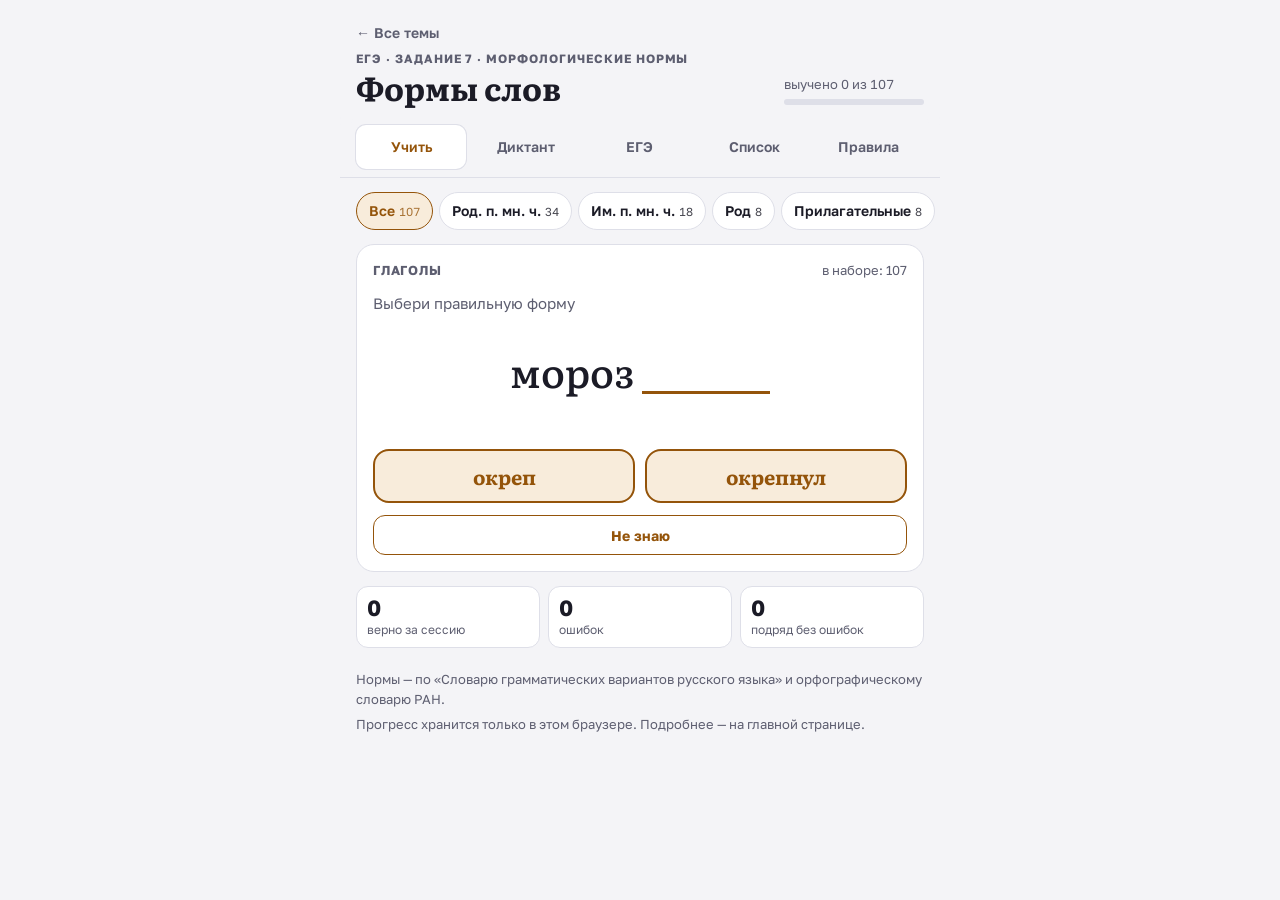
==== formy-slova.html @ c37b057d "Тренажёры по русскому языку: 12 тем для 10 класса и ЕГЭ-2026 Co-Authored-By: Claude Opus 5.5 <norepl" ====
<!doctype html>
<html lang="ru" data-accent="amber">
<head>
<meta charset="utf-8">
<meta name="viewport" content="width=device-width, initial-scale=1, viewport-fit=cover">
<title>Формы слов — тренажёры по русскому</title>
<meta name="topic:id" content="formy-slova">
<meta name="topic:title" content="Формы слов">
<meta name="topic:desc" content="Пара носков или носок, обеих или обоих, ляг или ляжь. Морфологические нормы для задания 7.">
<meta name="topic:group" content="ЕГЭ: языковые нормы">
<meta name="topic:task" content="7">
<meta name="topic:grade" content="10">
<meta name="topic:order" content="70">
<meta name="topic:accent" content="amber">
<meta name="topic:count" content="107">
<link rel="stylesheet" href="assets/site.css">
</head>
<body>
<div id="app"></div>

<template id="rules">
  <article class="card rule">
    <h3>Как устроено задание 7</h3>
    <p>Даны пять словосочетаний, в каждом одно слово выделено прописными буквами. В одном из выделенных слов допущена ошибка. Нужно исправить её и записать слово правильно.</p>
    <ul>
      <li>С 2026 года в формулировке говорится о <b>грамматической</b> ошибке: кроме форм слова могут встретиться и другие нарушения, например «запечатлить» вместо «запечатлеть».</li>
      <li>Ответ записывается в той же форме, только исправленной: «пара НОСОК» → «носков».</li>
      <li>Чаще всего проверяют родительный падеж множественного числа, числительные, степени сравнения и повелительное наклонение.</li>
    </ul>
  </article>
  <article class="card rule">
    <h3>Родительный падеж множественного числа</h3>
    <div class="tablewrap"><table class="t">
      <tr><th>Без окончания</th><th>С окончанием -ов</th></tr>
      <tr><td>парная обувь: сапог, ботинок, валенок, чулок, туфель</td><td>носков</td></tr>
      <tr><td>народы: грузин, армян, башкир, татар, цыган, осетин</td><td>якутов, монголов, киргизов, таджиков</td></tr>
      <tr><td>воинские группы: солдат, партизан, гусар, драгун</td><td>минёров, сапёров</td></tr>
      <tr><td>яблок, полотенец, блюдец, вафель, кочерёг, сплетен, басен</td><td>апельсинов, мандаринов, помидоров, баклажанов, томатов</td></tr>
    </table></div>
    <p>Ещё формы, которые стоит запомнить: нянь, вишен, сабель, серёг, саней, мест, но дядей, тётей, свечей, яслей.</p>
  </article>
  <article class="card rule">
    <h3>Числительные</h3>
    <ul>
      <li>Склоняются обе части: <b>пятисот</b>, <b>пятьюстами</b>, <b>о восьмистах</b>, <b>семьюдесятью</b>.</li>
      <li><b>Оба</b> — с мужским и средним родом (обоих братьев), <b>обе</b> — с женским (обеих сестёр, обеими руками).</li>
      <li><b>Полтора</b> в косвенных падежах — <b>полутора</b>: более полутора километров.</li>
      <li>Собирательные (двое, трое…) не сочетаются с существительными женского рода: три подруги, а не трое подруг. Зато обязательны с существительными, у которых нет единственного числа: трое ножниц, двое суток.</li>
    </ul>
  </article>
  <article class="card rule">
    <h3>Степени сравнения</h3>
    <p>Простая форма (короче, лучше, высочайший) и составная (более короткий, самый высокий) не смешиваются. Ошибки: <b>более короче</b>, <b>самый высочайший</b>.</p>
  </article>
  <article class="card rule">
    <h3>Глаголы</h3>
    <ul>
      <li>Повелительное наклонение: ляг, поезжай, положи, выложи, вымой, выйди, порежь. Не бывает: ляжь, ехай, ложи.</li>
      <li>Личные формы: машет, жжёт, печёт, хотят, хотим, кладёт.</li>
      <li>Прошедшее время многих глаголов на -нуть — без -ну-: окреп, исчез, погиб, высохла.</li>
    </ul>
  </article>
</template>

<script src="assets/core.js"></script>
<script src="assets/trainer.js"></script>
<script>
/* [текст с пропуском #, верная форма, неверная форма, пояснение, раздел] */
const F = [
  /* род. п. мн. ч. */
  ['пара #', 'носков', 'носок', 'Носки — носков. Но чулки — чулок, сапоги — сапог.', 'gen'],
  ['пара #', 'чулок', 'чулков', 'Парная обувь и одежда часто без окончания: чулок, сапог, валенок, ботинок. Исключение — носков.', 'gen'],
  ['пара #', 'сапог', 'сапогов', 'Названия парной обуви: сапог, ботинок, валенок, туфель.', 'gen'],
  ['пара #', 'валенок', 'валенков', 'Названия парной обуви: валенок, сапог, ботинок.', 'gen'],
  ['несколько пар #', 'ботинок', 'ботинков', 'Ботинки — ботинок, как сапоги — сапог.', 'gen'],
  ['пара #', 'туфель', 'туфлей', 'Туфли — туфель.', 'gen'],
  ['пять #', 'полотенец', 'полотенцев', 'Полотенце — полотенец, блюдце — блюдец.', 'gen'],
  ['килограмм #', 'яблок', 'яблоков', 'Яблоки — яблок.', 'gen'],
  ['килограмм #', 'апельсинов', 'апельсин', 'Фрукты и овощи мужского рода: апельсинов, мандаринов, помидоров, баклажанов.', 'gen'],
  ['килограмм #', 'мандаринов', 'мандарин', 'Мандарины — мандаринов, как апельсинов.', 'gen'],
  ['килограмм #', 'помидоров', 'помидор', 'Помидоры — помидоров, томатов.', 'gen'],
  ['килограмм #', 'баклажанов', 'баклажан', 'Баклажаны — баклажанов.', 'gen'],
  ['коробка #', 'вафель', 'вафлей', 'Вафли — вафель.', 'gen'],
  ['без #', 'кочерёг', 'кочерг', 'Кочерга — кочерёг.', 'gen'],
  ['у #', 'грузин', 'грузинов', 'Названия некоторых народов без окончания: грузин, армян, башкир, татар, осетин.', 'gen'],
  ['жизнь #', 'башкир', 'башкиров', 'Башкиры — башкир, как грузины — грузин.', 'gen'],
  ['обычаи #', 'якутов', 'якут', 'Якуты — якутов, монголы — монголов.', 'gen'],
  ['история #', 'монголов', 'монгол', 'Монголы — монголов.', 'gen'],
  ['много #', 'сплетен', 'сплетней', 'Сплетни — сплетен, басни — басен.', 'gen'],
  ['книга #', 'басен', 'басней', 'Басни — басен.', 'gen'],
  ['нет свободных #', 'мест', 'местов', 'Места — мест, дела — дел.', 'gen'],
  ['несколько #', 'блюдец', 'блюдцев', 'Блюдце — блюдец.', 'gen'],
  ['звон #', 'сабель', 'саблей', 'Сабли — сабель.', 'gen'],
  ['пять пар #', 'джинсов', 'джинс', 'Джинсы — джинсов.', 'gen'],
  ['укладка #', 'рельсов', 'рельс', 'Рельсы — рельсов.', 'gen'],
  ['рота #', 'солдат', 'солдатов', 'Воинские группы: солдат, партизан, гусар.', 'gen'],
  ['отряд #', 'партизан', 'партизанов', 'Партизаны — партизан, как солдаты — солдат.', 'gen'],
  ['ящик #', 'вишен', 'вишней', 'Вишни — вишен.', 'gen'],
  ['коробка #', 'свечей', 'свеч', 'Свечи — свечей (форма «свеч» устарела).', 'gen'],
  ['работа детских #', 'яслей', 'ясель', 'Ясли — яслей.', 'gen'],
  ['у моих #', 'дядей', 'дядь', 'Дяди — дядей, тёти — тётей.', 'gen'],
  ['у #', 'нянь', 'няней', 'Няни — нянь.', 'gen'],
  ['пара #', 'серёг', 'серьгов', 'Серьги — серёг.', 'gen'],
  ['полозья #', 'саней', 'саний', 'Сани — саней.', 'gen'],
  /* им. п. мн. ч. */
  ['подписать #', 'договоры', 'договора', 'Договор — договоры (форма «договора» разговорная).', 'nom'],
  ['новые #', 'директора', 'директоры', 'Директор — директора.', 'nom'],
  ['опытные #', 'инженеры', 'инженера', 'Инженер — инженеры.', 'nom'],
  ['все #', 'бухгалтеры', 'бухгалтера', 'Бухгалтер — бухгалтеры.', 'nom'],
  ['# такси', 'шофёры', 'шофера', 'Шофёр — шофёры.', 'nom'],
  ['вкусные #', 'торты', 'торта', 'Торт — торты (ударение на первый слог).', 'nom'],
  ['районные #', 'доктора', 'докторы', 'Доктор — доктора.', 'nom'],
  ['школьные #', 'повара', 'повары', 'Повар — повара.', 'nom'],
  ['известные #', 'профессора', 'профессоры', 'Профессор — профессора.', 'nom'],
  ['получить #', 'паспорта', 'паспорты', 'Паспорт — паспорта.', 'nom'],
  ['тёплые #', 'свитеры', 'свитера', 'Свитер — свитеры.', 'nom'],
  ['лучшие #', 'тренеры', 'тренера', 'Тренер — тренеры.', 'nom'],
  ['вязаные #', 'джемперы', 'джемпера', 'Джемпер — джемперы.', 'nom'],
  ['морские #', 'порты', 'порта', 'Порт — порты.', 'nom'],
  ['речные #', 'катера', 'катеры', 'Катер — катера.', 'nom'],
  ['корабельные #', 'якоря', 'якори', 'Якорь — якоря.', 'nom'],
  ['ночные #', 'сторожа', 'сторожи', 'Сторож — сторожа.', 'nom'],
  ['косметические #', 'кремы', 'крема', 'Крем — кремы.', 'nom'],
  /* род */
  ['# туфля', 'левая', 'левый', 'Туфля — женского рода: левая туфля.', 'gend'],
  ['# тюль', 'белый', 'белая', 'Тюль — мужского рода: белый тюль.', 'gend'],
  ['# шампунь', 'хороший', 'хорошая', 'Шампунь — мужского рода.', 'gend'],
  ['# мозоль', 'кровавая', 'кровавый', 'Мозоль — женского рода.', 'gend'],
  ['# рельс', 'стальной', 'стальная', 'Рельс — мужского рода.', 'gend'],
  ['# кофе', 'горячий', 'горячее', 'Кофе — мужского рода: горячий кофе. В разговорной речи допускается средний род, но норма — мужской.', 'gend'],
  ['# тапка', 'домашняя', 'домашний', 'Тапка — женского рода (тапок — разговорное).', 'gend'],
  ['# бандероль', 'заказная', 'заказной', 'Бандероль — женского рода.', 'gend'],
  /* прилагательные */
  ['этот вариант #', 'удачнее', 'более удачнее', 'Нельзя смешивать простую и составную степень: удачнее или более удачный.', 'adj'],
  ['этот путь #', 'короче', 'более короче', 'Короче или более короткий, но не «более короче».', 'adj'],
  ['# горный пик', 'самый высокий', 'самый высочайший', 'Самый высокий или высочайший, но не «самый высочайший».', 'adj'],
  ['задача стала #', 'легче', 'более легче', 'Легче или более лёгкая.', 'adj'],
  ['звук стал #', 'громче', 'громчее', 'Громкий — громче.', 'adj'],
  ['этот торт #', 'слаще', 'сладче', 'Сладкий — слаще.', 'adj'],
  ['голос стал #', 'звонче', 'звончее', 'Звонкий — звонче.', 'adj'],
  ['этот рассказ #', 'интереснее', 'более интереснее', 'Интереснее или более интересный.', 'adj'],
  /* числительные */
  ['около # рублей', 'пятисот', 'пятиста', 'Пятьсот — пятисот: склоняются обе части.', 'num'],
  ['с # рублями', 'пятьюстами', 'пятистами', 'Пятьсот — пятьюстами (творительный падеж).', 'num'],
  ['около # учеников', 'двухсот', 'двухста', 'Двести — двухсот.', 'num'],
  ['о # участниках', 'восьмистах', 'восьмисот', 'Восемьсот — о восьмистах (предложный падеж).', 'num'],
  ['с # рублями', 'семьюдесятью', 'семидесятью', 'Семьдесят — семьюдесятью.', 'num'],
  ['у # девочек', 'обеих', 'обоих', 'С существительными женского рода — обе: обеих девочек.', 'num'],
  ['в # руках', 'обеих', 'обоих', 'Рука — женского рода, поэтому обеих.', 'num'],
  ['по # сторонам', 'обеим', 'обоим', 'Сторона — женского рода: по обеим сторонам.', 'num'],
  ['у # братьев', 'обоих', 'обеих', 'С мужским родом — оба: обоих братьев.', 'num'],
  ['более # километров', 'полутора', 'полуторых', 'Полтора в косвенных падежах — полутора.', 'num'],
  ['# ножниц', 'трое', 'три', 'Существительные без единственного числа сочетаются с собирательными: трое ножниц, двое суток.', 'num'],
  ['# подруги', 'три', 'трое', 'Собирательные числительные не сочетаются с существительными женского рода: три подруги.', 'num'],
  /* местоимения */
  ['# книги', 'их', 'ихние', '«Ихний» — просторечие. Правильно: их.', 'pron'],
  ['подошёл к #', 'нему', 'ему', 'После простых предлогов — с н-: к нему, у него, с ней.', 'pron'],
  ['благодаря #', 'ему', 'нему', 'После производных предлогов (благодаря, вопреки, навстречу, согласно) — без н-.', 'pron'],
  ['навстречу #', 'ей', 'ней', 'Навстречу — производный предлог, поэтому без н-.', 'pron'],
  ['вопреки #', 'им', 'ним', 'Вопреки — производный предлог: вопреки им.', 'pron'],
  ['около #', 'него', 'его', 'После предлогов около, возле, мимо, после — с н-: около него.', 'pron'],
  /* глаголы */
  ['# на диван', 'ляг', 'ляжь', 'Повелительное наклонение от «лечь» — ляг.', 'verb'],
  ['# вперёд', 'поезжай', 'ехай', 'От «ехать» повелительное — поезжай.', 'verb'],
  ['# книгу на стол', 'положи', 'ложи', 'Положить — положи. Глагол «ложить» в литературном языке не употребляется.', 'verb'],
  ['# продукты из сумки', 'выложи', 'выложь', 'Выложить — выложи.', 'verb'],
  ['# руки', 'вымой', 'вымый', 'Вымыть — вымой.', 'verb'],
  ['# пол', 'вычисти', 'вычисть', 'Вычистить — вычисти.', 'verb'],
  ['# из комнаты', 'выйди', 'выйдь', 'Выйти — выйди.', 'verb'],
  ['# хлеб', 'порежь', 'порежи', 'Порезать — порежь.', 'verb'],
  ['# быстрее на крышу', 'лезь', 'лезай', 'Лезть — лезь. «Лезай» — просторечие.', 'verb'],
  ['он # рукой', 'машет', 'махает', 'Махать — машет.', 'verb'],
  ['крапива #', 'жжёт', 'жгёт', 'Жечь — жжёт.', 'verb'],
  ['солнце #', 'печёт', 'пекёт', 'Печь — печёт.', 'verb'],
  ['они # мира', 'хотят', 'хочут', 'Хотеть — хотят, хотим.', 'verb'],
  ['мы # домой', 'хотим', 'хочем', 'Хотеть — хотим.', 'verb'],
  ['он # книгу на полку', 'кладёт', 'ложит', 'Класть — кладёт. Глагола «ложить» нет в литературном языке.', 'verb'],
  ['мороз #', 'окреп', 'окрепнул', 'Окрепнуть — окреп.', 'verb'],
  ['туман #', 'исчез', 'исчезнул', 'Исчезнуть — исчез.', 'verb'],
  ['краска #', 'высохла', 'высохнула', 'Высохнуть — высохла.', 'verb'],
  ['урожай #', 'погиб', 'погибнул', 'Погибнуть — погиб.', 'verb'],
  ['# момент на фото', 'запечатлеть', 'запечатлить', 'Запечатлеть — на -еть. Этот пример был в демоверсии ЕГЭ-2026.', 'verb'],
  ['# из дома', 'выйдя', 'вышедши', 'Деепричастие от «выйти» — выйдя. «Вышедши» — устаревшая форма.', 'verb'],
];
const CATS = [
  { key: 'gen', label: 'Род. п. мн. ч.' }, { key: 'nom', label: 'Им. п. мн. ч.' }, { key: 'gend', label: 'Род' },
  { key: 'adj', label: 'Прилагательные' }, { key: 'num', label: 'Числительные' }, { key: 'pron', label: 'Местоимения' },
  { key: 'verb', label: 'Глаголы' },
];
Trainer.start({
  id: 'formy-slova',
  kind: 'choice',
  title: 'Формы слов',
  eyebrow: 'ЕГЭ · задание 7 · морфологические нормы',
  prompt: 'Выбери правильную форму',
  source: 'Нормы — по «Словарю грамматических вариантов русского языка» и орфографическому словарю РАН.',
  categories: CATS,
  exam: { type: 'odd', task: 7, points: 1,
    q: 'В одном из выделенных ниже слов допущена грамматическая ошибка. Исправьте ошибку и запишите слово правильно.' },
  autoNext: false,
  items: F.map(([t, a, wrong, n, c]) => ({ t, a, o: [a, wrong], n, c })),
});
</script>
</body>
</html>
---- assets/site.css ----
/* =====================================================================
   Тренажёры по русскому — общий стиль для всех страниц.
   Цвет темы задаётся атрибутом data-accent на <html>:
   violet · teal · blue · rose · amber · plum · olive
   ===================================================================== */

/* ---------- Шрифты (лежат в assets/fonts, интернет-шрифты не нужны) ---------- */
@font-face { font-family: "Literata"; font-style: normal; font-weight: 500; font-display: swap;
  src: url(fonts/literata-cyrillic-500-normal.woff2) format("woff2"); unicode-range: U+0301, U+0400-045F, U+0490-0491, U+04B0-04B1, U+2116; }
@font-face { font-family: "Literata"; font-style: normal; font-weight: 500; font-display: swap;
  src: url(fonts/literata-latin-500-normal.woff2) format("woff2"); unicode-range: U+0000-00FF, U+0131, U+0152-0153, U+02BB-02BC, U+02C6, U+02DA, U+02DC, U+0304, U+0308, U+0329, U+2000-206F, U+20AC, U+2122, U+2191, U+2193, U+2212, U+2215, U+FEFF, U+FFFD; }
@font-face { font-family: "Literata"; font-style: normal; font-weight: 700; font-display: swap;
  src: url(fonts/literata-cyrillic-700-normal.woff2) format("woff2"); unicode-range: U+0301, U+0400-045F, U+0490-0491, U+04B0-04B1, U+2116; }
@font-face { font-family: "Literata"; font-style: normal; font-weight: 700; font-display: swap;
  src: url(fonts/literata-latin-700-normal.woff2) format("woff2"); unicode-range: U+0000-00FF, U+0131, U+0152-0153, U+02BB-02BC, U+02C6, U+02DA, U+02DC, U+0304, U+0308, U+0329, U+2000-206F, U+20AC, U+2122, U+2191, U+2193, U+2212, U+2215, U+FEFF, U+FFFD; }
@font-face { font-family: "Golos Text"; font-style: normal; font-weight: 400; font-display: swap;
  src: url(fonts/golos-text-cyrillic-400-normal.woff2) format("woff2"); unicode-range: U+0301, U+0400-045F, U+0490-0491, U+04B0-04B1, U+2116; }
@font-face { font-family: "Golos Text"; font-style: normal; font-weight: 400; font-display: swap;
  src: url(fonts/golos-text-latin-400-normal.woff2) format("woff2"); unicode-range: U+0000-00FF, U+0131, U+0152-0153, U+02BB-02BC, U+02C6, U+02DA, U+02DC, U+0304, U+0308, U+0329, U+2000-206F, U+20AC, U+2122, U+2191, U+2193, U+2212, U+2215, U+FEFF, U+FFFD; }
@font-face { font-family: "Golos Text"; font-style: normal; font-weight: 600; font-display: swap;
  src: url(fonts/golos-text-cyrillic-600-normal.woff2) format("woff2"); unicode-range: U+0301, U+0400-045F, U+0490-0491, U+04B0-04B1, U+2116; }
@font-face { font-family: "Golos Text"; font-style: normal; font-weight: 600; font-display: swap;
  src: url(fonts/golos-text-latin-600-normal.woff2) format("woff2"); unicode-range: U+0000-00FF, U+0131, U+0152-0153, U+02BB-02BC, U+02C6, U+02DA, U+02DC, U+0304, U+0308, U+0329, U+2000-206F, U+20AC, U+2122, U+2191, U+2193, U+2212, U+2215, U+FEFF, U+FFFD; }
@font-face { font-family: "Golos Text"; font-style: normal; font-weight: 700; font-display: swap;
  src: url(fonts/golos-text-cyrillic-700-normal.woff2) format("woff2"); unicode-range: U+0301, U+0400-045F, U+0490-0491, U+04B0-04B1, U+2116; }
@font-face { font-family: "Golos Text"; font-style: normal; font-weight: 700; font-display: swap;
  src: url(fonts/golos-text-latin-700-normal.woff2) format("woff2"); unicode-range: U+0000-00FF, U+0131, U+0152-0153, U+02BB-02BC, U+02C6, U+02DA, U+02DC, U+0304, U+0308, U+0329, U+2000-206F, U+20AC, U+2122, U+2191, U+2193, U+2212, U+2215, U+FEFF, U+FFFD; }

/* ---------- Цвета ---------- */
/* Layout: one narrow reading column; the word is the hero in a book serif; each topic gets its own ink colour */
:root {
  --bg: #f4f4f7;
  --card: #ffffff;
  --ink: #1b1b26;
  --muted: #5d5e70;
  --line: #dedfe8;
  --good: #1b8650;
  --good-soft: #e2f4ea;
  --bad: #cc3434;
  --bad-soft: #fbe6e6;
  --warn: #7a5200;
  --warn-soft: #fff3d6;
  --a: #3f45b8;
  --as: #e7e8fa;
  --accent: var(--a);
  --accent-soft: var(--as);
  --f-word: "Literata", "PT Serif", Georgia, "Times New Roman", serif;
  --f-ui: "Golos Text", "Segoe UI", Roboto, "Helvetica Neue", Arial, system-ui, sans-serif;
  color-scheme: light;
}
[data-accent="violet"] { --a: #5b34d6; --as: #ebe6fb; }
[data-accent="teal"]   { --a: #0b6b74; --as: #dcefee; }
[data-accent="blue"]   { --a: #2554c7; --as: #e3eafb; }
[data-accent="rose"]   { --a: #b02f62; --as: #f9e3ec; }
[data-accent="amber"]  { --a: #94540a; --as: #f8ecdb; }
[data-accent="plum"]   { --a: #8a2f86; --as: #f4e4f3; }
[data-accent="olive"]  { --a: #56650f; --as: #edf1da; }
[data-accent] { --accent: var(--a); --accent-soft: var(--as); }

@media (prefers-color-scheme: dark) {
  :root:not([data-theme="light"]) {
    --bg: #121219; --card: #1b1b25; --ink: #ececf3; --muted: #a3a3b6; --line: #2d2d3b;
    --good: #4fd08a; --good-soft: #16301f; --bad: #ff7b7b; --bad-soft: #3a1c1f; --warn: #f0c060; --warn-soft: #33290f;
    --a: #9ea3ff; --as: #262849;
    color-scheme: dark;
  }
  :root:not([data-theme="light"])[data-accent="violet"], :root:not([data-theme="light"]) [data-accent="violet"] { --a: #a58bff; --as: #2a2447; }
  :root:not([data-theme="light"])[data-accent="teal"], :root:not([data-theme="light"]) [data-accent="teal"] { --a: #5cc8cf; --as: #163a3c; }
  :root:not([data-theme="light"])[data-accent="blue"], :root:not([data-theme="light"]) [data-accent="blue"] { --a: #8eaaff; --as: #1d2747; }
  :root:not([data-theme="light"])[data-accent="rose"], :root:not([data-theme="light"]) [data-accent="rose"] { --a: #ff8ab3; --as: #3d1a29; }
  :root:not([data-theme="light"])[data-accent="amber"], :root:not([data-theme="light"]) [data-accent="amber"] { --a: #f0b45a; --as: #3a2a10; }
  :root:not([data-theme="light"])[data-accent="plum"], :root:not([data-theme="light"]) [data-accent="plum"] { --a: #e08ad9; --as: #351a35; }
  :root:not([data-theme="light"])[data-accent="olive"], :root:not([data-theme="light"]) [data-accent="olive"] { --a: #c3d36a; --as: #2a3010; }
}
:root[data-theme="dark"] {
  --bg: #121219; --card: #1b1b25; --ink: #ececf3; --muted: #a3a3b6; --line: #2d2d3b;
  --good: #4fd08a; --good-soft: #16301f; --bad: #ff7b7b; --bad-soft: #3a1c1f; --warn: #f0c060; --warn-soft: #33290f;
  --a: #9ea3ff; --as: #262849;
  color-scheme: dark;
}

/* ---------- Основа ---------- */
* { box-sizing: border-box; }
[hidden] { display: none !important; }
html { -webkit-text-size-adjust: 100%; }
body { margin: 0; background: var(--bg); color: var(--ink); font: 16px/1.5 var(--f-ui); }
button, input, select { font: inherit; color: inherit; }
a { color: var(--accent); }
button:focus-visible, input:focus-visible, a:focus-visible, select:focus-visible { outline: 3px solid var(--accent); outline-offset: 2px; }
.wrap { max-width: 600px; margin: 0 auto; padding-inline: 16px; padding-block: calc(14px + env(safe-area-inset-top, 0px)) calc(48px + env(safe-area-inset-bottom, 0px)); }
.muted { color: var(--muted); }
.w { font-family: var(--f-word); }

/* ---------- Шапка темы ---------- */
.back { display: inline-flex; align-items: center; gap: 6px; font-size: 14px; font-weight: 600; text-decoration: none; color: var(--muted); min-height: 36px; }
.back:hover { color: var(--accent); }
.top { display: flex; align-items: flex-end; justify-content: space-between; gap: 12px; flex-wrap: wrap; padding-bottom: 12px; }
.brand { display: grid; gap: 2px; min-width: 0; }
.eyebrow { font-size: 12px; letter-spacing: .08em; text-transform: uppercase; color: var(--muted); font-weight: 700; }
h1 { font: 700 clamp(26px, 7.5vw, 32px)/1.08 var(--f-word); margin: 0; text-wrap: balance; }
h1 .hl, .hl { color: var(--accent); }
.learned { display: grid; gap: 4px; min-width: 140px; font-size: 13px; color: var(--muted); font-variant-numeric: tabular-nums; }
.bar { height: 6px; border-radius: 3px; background: var(--line); overflow: hidden; }
.bar i { display: block; height: 100%; background: var(--good); width: 0; transition: width .3s; }

.tabs {
  position: sticky; top: 0; z-index: 5;
  display: grid; grid-auto-flow: column; grid-auto-columns: 1fr; gap: 4px;
  margin-inline: -16px; padding: calc(8px + env(safe-area-inset-top, 0px)) 16px 8px;
  background: var(--bg);
  background: color-mix(in srgb, var(--bg) 92%, transparent);
  -webkit-backdrop-filter: blur(6px); backdrop-filter: blur(6px);
  border-bottom: 1px solid var(--line);
}
.tabs button { border: 0; background: transparent; border-radius: 10px; padding: 8px 2px; min-height: 44px; font-weight: 600; font-size: 14px; color: var(--muted); cursor: pointer; white-space: nowrap; }
.tabs button[aria-selected="true"] { background: var(--card); color: var(--accent); box-shadow: 0 0 0 1px var(--line); }
main > section { display: grid; gap: 14px; padding-top: 14px; }

/* ---------- Чипы, кнопки, карточки ---------- */
.chips { display: flex; gap: 6px; overflow-x: auto; scrollbar-width: none; margin-inline: -16px; padding-inline: 16px; }
.chips::-webkit-scrollbar { display: none; }
.chip { flex: none; border: 1.5px solid var(--line); background: var(--card); border-radius: 999px; padding: 7px 12px; min-height: 38px; font-size: 14px; font-weight: 600; cursor: pointer; }
.chip[aria-pressed="true"] { border-color: var(--accent); background: var(--accent-soft); color: var(--accent); }
.chip.err[aria-pressed="true"] { border-color: var(--bad); background: var(--bad-soft); color: var(--bad); }
.chip small { font-weight: 400; opacity: .8; font-variant-numeric: tabular-nums; }
.card { background: var(--card); border: 1px solid var(--line); border-radius: 18px; padding: 16px; display: grid; gap: 12px; min-width: 0; }
.btn { min-height: 50px; border-radius: 12px; border: 1.5px solid var(--accent); background: var(--accent); color: var(--card); font-weight: 700; font-size: 16px; cursor: pointer; padding: 0 16px; touch-action: manipulation; }
.btn.ghost { background: transparent; color: var(--accent); }
.btn.small { min-height: 40px; font-size: 14px; padding: 0 12px; }
.btn.danger { border-color: var(--bad); background: transparent; color: var(--bad); }
.btn:disabled { opacity: .45; cursor: default; }
.row { display: flex; gap: 8px; flex-wrap: wrap; }
.row > .btn { flex: 1 1 140px; }
.seg { display: inline-flex; border: 1.5px solid var(--line); border-radius: 12px; overflow: hidden; background: var(--card); max-width: 100%; }
.seg button { border: 0; background: none; padding: 0 14px; min-height: 42px; font-weight: 600; cursor: pointer; font-variant-numeric: tabular-nums; }
.seg button[aria-pressed="true"] { background: var(--accent); color: var(--card); }
.set { display: flex; align-items: center; gap: 8px; flex-wrap: wrap; }
.task-line { margin: 0; color: var(--muted); font-size: 15px; }
.search { width: 100%; min-height: 48px; border-radius: 12px; border: 1.5px solid var(--line); background: var(--card); padding: 0 14px; font-size: 16px; }
.empty { text-align: center; color: var(--muted); padding: 26px 8px; display: grid; gap: 10px; justify-items: center; }
.empty p { margin: 0; }

/* ---------- Тренировка ---------- */
.drill { min-height: 320px; align-content: start; }
.dmeta { display: flex; justify-content: space-between; gap: 8px; font-size: 13px; color: var(--muted); }
.dmeta .cat { text-transform: uppercase; letter-spacing: .06em; font-weight: 700; }
.word { font: 500 clamp(24px, 8.5vw, 40px)/1.3 var(--f-word); text-align: center; padding-block: 18px 6px; text-wrap: balance; }
.word.long { font-size: clamp(20px, 6vw, 28px); }
.nw { white-space: nowrap; }
.gap { display: inline-block; min-width: .9em; text-align: center; color: var(--accent); border-bottom: 3px solid var(--accent); line-height: 1; padding-inline: 1px; }
.gap.q::before { content: ".."; }
.gap.qw { min-width: 3.2em; }
.gap.qw::before { content: "\2003"; }
.gap.ok, .gap.no, .gap.shown { min-width: 0; padding-inline: 0; }
.gap.ok { color: var(--good); border-color: var(--good); background: var(--good-soft); border-radius: 4px 4px 0 0; }
.gap.no { color: var(--bad); border-color: var(--bad); background: var(--bad-soft); border-radius: 4px 4px 0 0; }
.gap.shown { color: var(--ink); border-bottom-width: 0; font-weight: 700; text-transform: uppercase; letter-spacing: .02em; font-family: var(--f-ui); font-size: .82em; }
.hintline { text-align: center; margin: 0; color: var(--muted); font-size: 15px; min-height: 1.5em; }
.keys { display: grid; grid-template-columns: repeat(var(--n, 2), 1fr); gap: 10px; }
.keys.words { grid-template-columns: 1fr; }
.keys.words2 { grid-template-columns: 1fr 1fr; }
.key {
  min-height: 72px; border-radius: 16px; border: 2px solid var(--accent); background: var(--accent-soft); color: var(--accent);
  font: 700 30px/1 var(--f-word); cursor: pointer; display: grid; place-items: center; gap: 2px; touch-action: manipulation; padding: 6px;
}
.keys.words .key, .keys.words2 .key { min-height: 54px; font-size: 20px; }
.key small { font: 600 12px var(--f-ui); letter-spacing: .06em; opacity: .8; }
.key:active { transform: translateY(1px); }
.fb { display: grid; gap: 6px; border-radius: 12px; padding: 12px; }
.fb.ok { background: var(--good-soft); }
.fb.no { background: var(--bad-soft); }
.fb b.v { font-size: 17px; }
.fb.ok b.v { color: var(--good); } .fb.no b.v { color: var(--bad); }
.fb .full { font: 700 22px/1.3 var(--f-word); }
.why { font-size: 14px; color: var(--muted); display: grid; gap: 4px; }
.why strong { color: var(--ink); }
.pre { color: var(--accent); font-weight: 700; }
.sess { display: grid; grid-template-columns: repeat(3, 1fr); gap: 8px; }
.sess div { background: var(--card); border: 1px solid var(--line); border-radius: 12px; padding: 8px 10px; display: grid; }
.sess b { font: 700 22px/1.2 var(--f-ui); font-variant-numeric: tabular-nums; }
.sess span { font-size: 12px; color: var(--muted); }

/* ударения: гласные-кнопки */
.word.stress { white-space: nowrap; --len: 8; font-size: min(52px, calc((min(100vw, 600px) - 72px) / (var(--len) * 0.62))); user-select: none; -webkit-user-select: none; }
.word .c { display: inline-block; }
.word .v {
  position: relative; display: inline-block; border: 0; background: none; padding: 0; margin: 0;
  font: inherit; line-height: inherit; color: var(--accent); cursor: pointer; border-radius: 6px;
  text-decoration: underline dotted 2px; text-underline-offset: .18em; text-decoration-color: color-mix(in srgb, var(--accent) 55%, transparent);
  -webkit-tap-highlight-color: transparent; touch-action: manipulation;
}
.word .v::after { content: ""; position: absolute; inset: -14px -5px; }
.word.done .v { color: var(--ink); text-decoration: none; cursor: default; }
.word .v.ok { color: var(--good) !important; background: var(--good-soft); }
.word .v.no { color: var(--bad) !important; text-decoration: line-through 3px !important; text-decoration-color: var(--bad) !important; }
.word .v.pick { background: var(--accent-soft); text-decoration: none; }
.st { color: var(--accent); font-weight: 700; }

/* ---------- Диктант ---------- */
.dlist { list-style: none; margin: 0; padding: 0; display: grid; }
.dlist > li { display: grid; grid-template-columns: 2em 1fr; align-items: center; gap: 4px 8px; border-top: 1px solid var(--line); padding-block: 10px; }
.dlist > li:first-child { border-top: 0; }
.dlist .n { color: var(--muted); font-size: 13px; font-variant-numeric: tabular-nums; align-self: start; padding-top: .35em; }
.dlist .body { display: flex; flex-wrap: wrap; align-items: center; gap: 6px 10px; justify-content: space-between; min-width: 0; }
.dlist .txt { font: 500 21px/1.35 var(--f-word); min-width: 0; }
.dlist .word { text-align: left; padding-block: 2px; }
.dlist .word.stress { font-size: min(32px, calc((min(100vw, 600px) - 120px) / (var(--len) * 0.62))); }
.pick { display: inline-flex; gap: 4px; flex-wrap: wrap; }
.pick button { min-width: 44px; height: 44px; padding: 0 10px; border-radius: 10px; border: 1.5px solid var(--line); background: var(--card); font: 700 18px var(--f-word); cursor: pointer; }
.pick.words button { font: 600 15px var(--f-ui); height: auto; min-height: 40px; }
.pick button[aria-pressed="true"] { border-color: var(--accent); background: var(--accent); color: var(--card); }
.pick button:disabled { cursor: default; }
.dlist .res { grid-column: 2; font-size: 14px; display: flex; gap: 4px 8px; align-items: baseline; flex-wrap: wrap; }
.res .ok { color: var(--good); font-weight: 700; } .res .no { color: var(--bad); font-weight: 700; }
.res .full { font: 700 18px var(--f-word); }
.listen .body { flex-wrap: nowrap; }
.play { flex: none; width: 44px; height: 44px; border-radius: 50%; border: 1.5px solid var(--accent); background: var(--accent-soft); color: var(--accent); cursor: pointer; display: grid; place-items: center; }
.play svg { width: 16px; height: 16px; fill: currentColor; }
.tin { flex: 1; width: 100%; min-width: 0; min-height: 44px; border-radius: 10px; border: 1.5px solid var(--line); background: var(--card); padding: 0 12px; font: 500 19px var(--f-word); }
.tin.ok { border-color: var(--good); } .tin.no { border-color: var(--bad); }
.score { font: 700 34px/1.1 var(--f-word); }
.score small { display: block; font: 400 15px var(--f-ui); color: var(--muted); }
.scroll-anchor { scroll-margin-top: 90px; }
.speechnote { font-size: 14px; color: var(--bad); margin: 0; }

/* ---------- Как на ЕГЭ ---------- */
.kim { display: grid; gap: 12px; }
.kim .q { font-weight: 600; margin: 0; }
.kim ol { margin: 0; padding: 0; list-style: none; display: grid; gap: 6px; }
.kim li { display: grid; grid-template-columns: 2.2em 1fr; gap: 8px; align-items: start; padding: 8px 10px; border-radius: 12px; border: 1.5px solid var(--line); cursor: pointer; background: var(--card); }
.kim li .n { font: 700 16px/1.6 var(--f-ui); color: var(--muted); font-variant-numeric: tabular-nums; }
.kim li .t { font: 500 19px/1.5 var(--f-word); min-width: 0; }
.kim li[aria-checked="true"] { border-color: var(--accent); background: var(--accent-soft); }
.kim li[aria-checked="true"] .n { color: var(--accent); }
.kim li.right { border-color: var(--good); }
.kim li.wrong { border-color: var(--bad); }
.kim li .res { grid-column: 2; font-size: 14px; }
.kim .digits { font: 500 20px/1.8 var(--f-word); }
.kim .dg { display: inline-flex; align-items: center; justify-content: center; min-width: 1.6em; padding: 0 3px; height: 1.4em; border-radius: 6px; border: 1.5px solid var(--line); font: 700 14px var(--f-ui); color: var(--muted); vertical-align: 2px; }
.answerbox { display: flex; align-items: center; gap: 10px; flex-wrap: wrap; border: 1.5px dashed var(--line); border-radius: 12px; padding: 10px 12px; }
.answerbox .lab { font-size: 13px; color: var(--muted); text-transform: uppercase; letter-spacing: .06em; font-weight: 700; }
.answerbox .val { font: 700 22px var(--f-ui); letter-spacing: .12em; font-variant-numeric: tabular-nums; min-height: 1.2em; }
.verdict { border-radius: 12px; padding: 12px; display: grid; gap: 4px; }
.verdict.ok { background: var(--good-soft); } .verdict.no { background: var(--bad-soft); }
.verdict b { font-size: 17px; } .verdict.ok b { color: var(--good); } .verdict.no b { color: var(--bad); }

/* ---------- Список и правила ---------- */
.dict h2 { font: 700 13px/1 var(--f-ui); letter-spacing: .08em; text-transform: uppercase; color: var(--muted); margin: 18px 0 6px; display: flex; justify-content: space-between; }
.dict ul { list-style: none; margin: 0; padding: 0; background: var(--card); border: 1px solid var(--line); border-radius: 14px; }
.dict li { padding: 10px 14px; border-top: 1px solid var(--line); display: grid; gap: 2px; }
.dict li:first-child { border-top: 0; }
.dict .w { font: 500 19px/1.35 var(--f-word); }
.dict .nt { font-size: 13px; color: var(--muted); }
.dict .alt { font-size: 13px; color: var(--muted); }
.dict .er { font-size: 12px; color: var(--bad); font-weight: 700; }
.rule h3 { margin: 0; font: 700 19px/1.25 var(--f-word); text-wrap: balance; }
.rule p { margin: 0; }
.rule ul { margin: 0; padding-left: 20px; display: grid; gap: 4px; }
.ex { display: flex; flex-wrap: wrap; gap: 4px 14px; font: 500 18px/1.45 var(--f-word); }
.tag { font-size: 12px; font-weight: 700; text-transform: uppercase; letter-spacing: .06em; color: var(--bad); }
.ab { display: grid; grid-template-columns: repeat(auto-fit, minmax(150px, 1fr)); gap: 10px; }
.ab > div { border-radius: 12px; padding: 10px 12px; background: var(--accent-soft); display: grid; gap: 4px; min-width: 0; }
.ab b { font: 700 20px/1.1 var(--f-word); color: var(--accent); }
.ab span { font-size: 14px; }
mark { background: none; color: var(--accent); font-weight: 700; }
table.t { border-collapse: collapse; width: 100%; font-size: 15px; }
table.t td, table.t th { border-top: 1px solid var(--line); padding: 6px 8px; text-align: left; vertical-align: top; }
table.t th { font-size: 12px; text-transform: uppercase; letter-spacing: .06em; color: var(--muted); }
.tablewrap { overflow-x: auto; }

/* ---------- Подвал и уведомления ---------- */
.foot { color: var(--muted); font-size: 13px; padding-top: 22px; display: grid; gap: 6px; }
.notice { border-radius: 14px; padding: 12px 14px; background: var(--warn-soft); color: var(--ink); display: grid; gap: 6px; font-size: 14px; }
.notice b { color: var(--warn); }
.notice.bad { background: var(--bad-soft); }
.notice.bad b { color: var(--bad); }

@media (prefers-reduced-motion: no-preference) {
  .fb:not([hidden]), .verdict:not([hidden]) { animation: pop .18s ease-out; }
  @keyframes pop { from { transform: scale(.98); opacity: .5; } to { transform: none; opacity: 1; } }
  .shake { animation: shake .3s; }
  @keyframes shake { 25% { transform: translateX(-6px); } 75% { transform: translateX(6px); } }
}

/* ---------- слитно/раздельно, лишнее слово ---------- */
.paren { color: var(--accent); font-weight: 700; }
.gap.blank { min-width: .35em; }
.keys.words3 { grid-template-columns: repeat(3, 1fr); }
.keys.words3 .key { min-height: 54px; font: 700 15px/1.2 var(--f-ui); }
s.strike { text-decoration: line-through 3px; color: var(--accent); }
s.strike.ok { color: var(--good); }
s.strike.no { color: var(--bad); }
.gap.join { min-width: 0; width: 3px; padding: 0; border-bottom: 0; height: .9em; vertical-align: -.05em; border-radius: 2px; }
.gap.join.ok { background: var(--good); } .gap.join.no { background: var(--bad); }
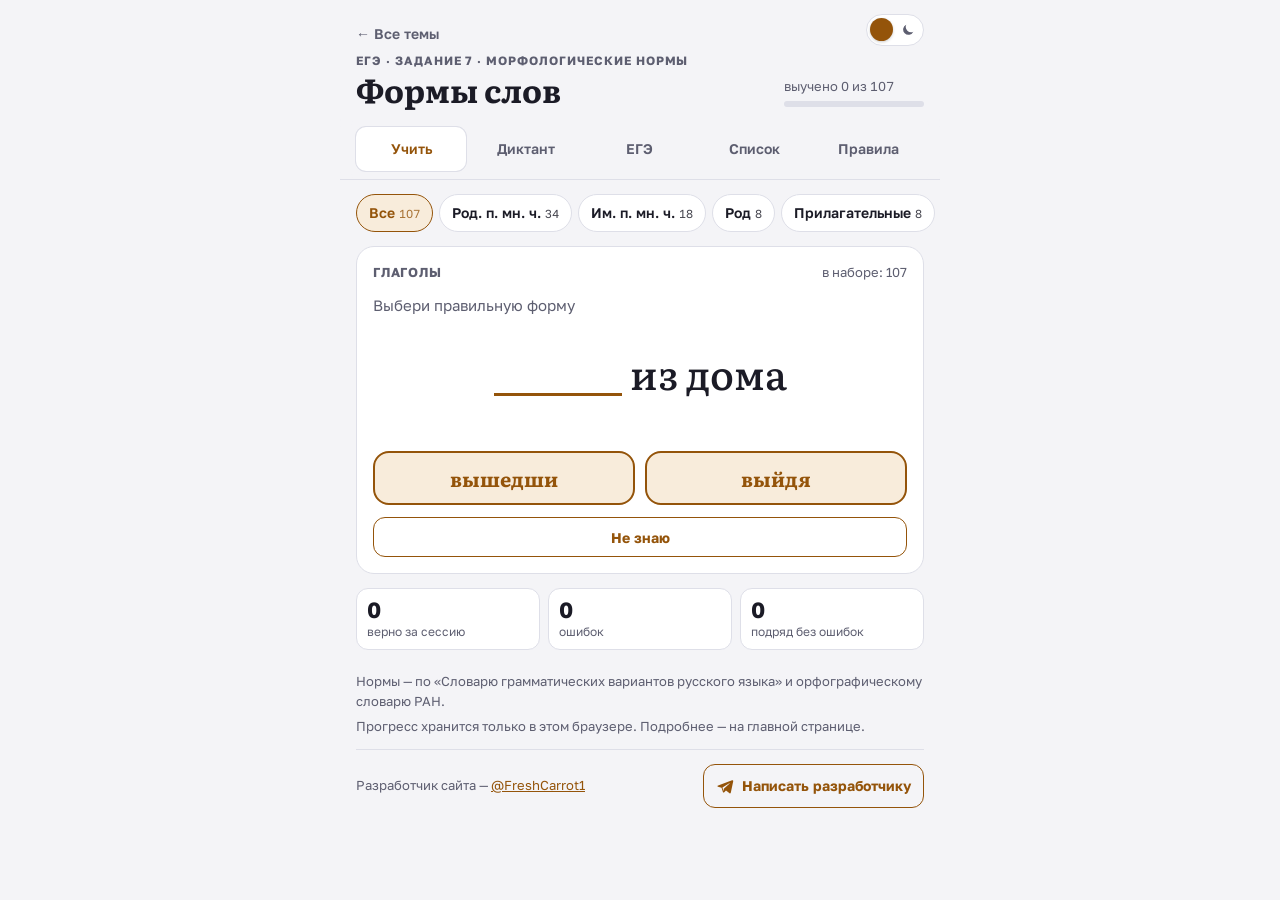
==== commit bac4a9d8: "Переключатель темы, поиск по темам, связь с разработчиком, иконка сайта Co-Authored-By: Claude Opus " ====
--- a/formy-slova.html
+++ b/formy-slova.html
@@ -5,6 +5,7 @@
 <meta name="viewport" content="width=device-width, initial-scale=1, viewport-fit=cover">
 <title>Формы слов — тренажёры по русскому</title>
 <meta name="topic:id" content="formy-slova">
+<meta name="topic:keywords" content="морфология грамматика формы слов род падеж числительные">
 <meta name="topic:title" content="Формы слов">
 <meta name="topic:desc" content="Пара носков или носок, обеих или обоих, ляг или ляжь. Морфологические нормы для задания 7.">
 <meta name="topic:group" content="ЕГЭ: языковые нормы">
@@ -14,6 +15,10 @@
 <meta name="topic:accent" content="amber">
 <meta name="topic:count" content="107">
 <link rel="stylesheet" href="assets/site.css">
+<link rel="icon" type="image/png" sizes="32x32" href="assets/icon-32.png">
+<link rel="icon" type="image/png" sizes="192x192" href="assets/icon-192.png">
+<link rel="apple-touch-icon" href="assets/apple-touch-icon.png">
+<script src="assets/theme.js"></script>
 </head>
 <body>
 <div id="app"></div>
--- a/assets/site.css
+++ b/assets/site.css
@@ -292,3 +292,28 @@
 s.strike.no { color: var(--bad); }
 .gap.join { min-width: 0; width: 3px; padding: 0; border-bottom: 0; height: .9em; vertical-align: -.05em; border-radius: 2px; }
 .gap.join.ok { background: var(--good); } .gap.join.no { background: var(--bad); }
+
+/* явный выбор тёмной темы переключателем */
+:root[data-theme="dark"][data-accent="violet"], :root[data-theme="dark"] [data-accent="violet"] { --a: #a58bff; --as: #2a2447; }
+:root[data-theme="dark"][data-accent="teal"], :root[data-theme="dark"] [data-accent="teal"] { --a: #5cc8cf; --as: #163a3c; }
+:root[data-theme="dark"][data-accent="blue"], :root[data-theme="dark"] [data-accent="blue"] { --a: #8eaaff; --as: #1d2747; }
+:root[data-theme="dark"][data-accent="rose"], :root[data-theme="dark"] [data-accent="rose"] { --a: #ff8ab3; --as: #3d1a29; }
+:root[data-theme="dark"][data-accent="amber"], :root[data-theme="dark"] [data-accent="amber"] { --a: #f0b45a; --as: #3a2a10; }
+:root[data-theme="dark"][data-accent="plum"], :root[data-theme="dark"] [data-accent="plum"] { --a: #e08ad9; --as: #351a35; }
+:root[data-theme="dark"][data-accent="olive"], :root[data-theme="dark"] [data-accent="olive"] { --a: #c3d36a; --as: #2a3010; }
+
+/* ---------- переключатель темы ---------- */
+.topbar { display: flex; align-items: center; justify-content: space-between; gap: 12px; }
+.theme-switch { border: 0; background: none; padding: 4px; margin: -4px; cursor: pointer; border-radius: 999px; display: inline-flex; }
+.ts-track { position: relative; width: 58px; height: 32px; border-radius: 999px; background: var(--card); border: 1.5px solid var(--line); display: block; transition: background .2s, border-color .2s; }
+.ts-track svg { position: absolute; top: 50%; width: 16px; height: 16px; transform: translateY(-50%); fill: none; stroke: var(--muted); stroke-width: 2; stroke-linecap: round; }
+.ts-sun { left: 7px; } .ts-moon { right: 7px; fill: var(--muted) !important; stroke: none !important; }
+.ts-knob { position: absolute; top: 3px; left: 3px; width: 23px; height: 23px; border-radius: 50%; background: var(--accent); transition: transform .2s; box-shadow: 0 1px 3px rgba(0,0,0,.2); }
+.theme-switch[aria-checked="true"] .ts-knob { transform: translateX(26px); }
+.theme-switch:focus-visible { outline: 3px solid var(--accent); outline-offset: 2px; }
+@media (prefers-reduced-motion: reduce) { .ts-knob, .ts-track { transition: none; } }
+
+/* ---------- подвал: связь с разработчиком ---------- */
+.dev { display: flex; align-items: center; justify-content: space-between; gap: 10px; flex-wrap: wrap; border-top: 1px solid var(--line); padding-top: 14px; margin-top: 6px; }
+.dev a.btn { display: inline-flex; align-items: center; gap: 8px; text-decoration: none; min-height: 44px; }
+.dev svg { width: 18px; height: 18px; fill: currentColor; }
